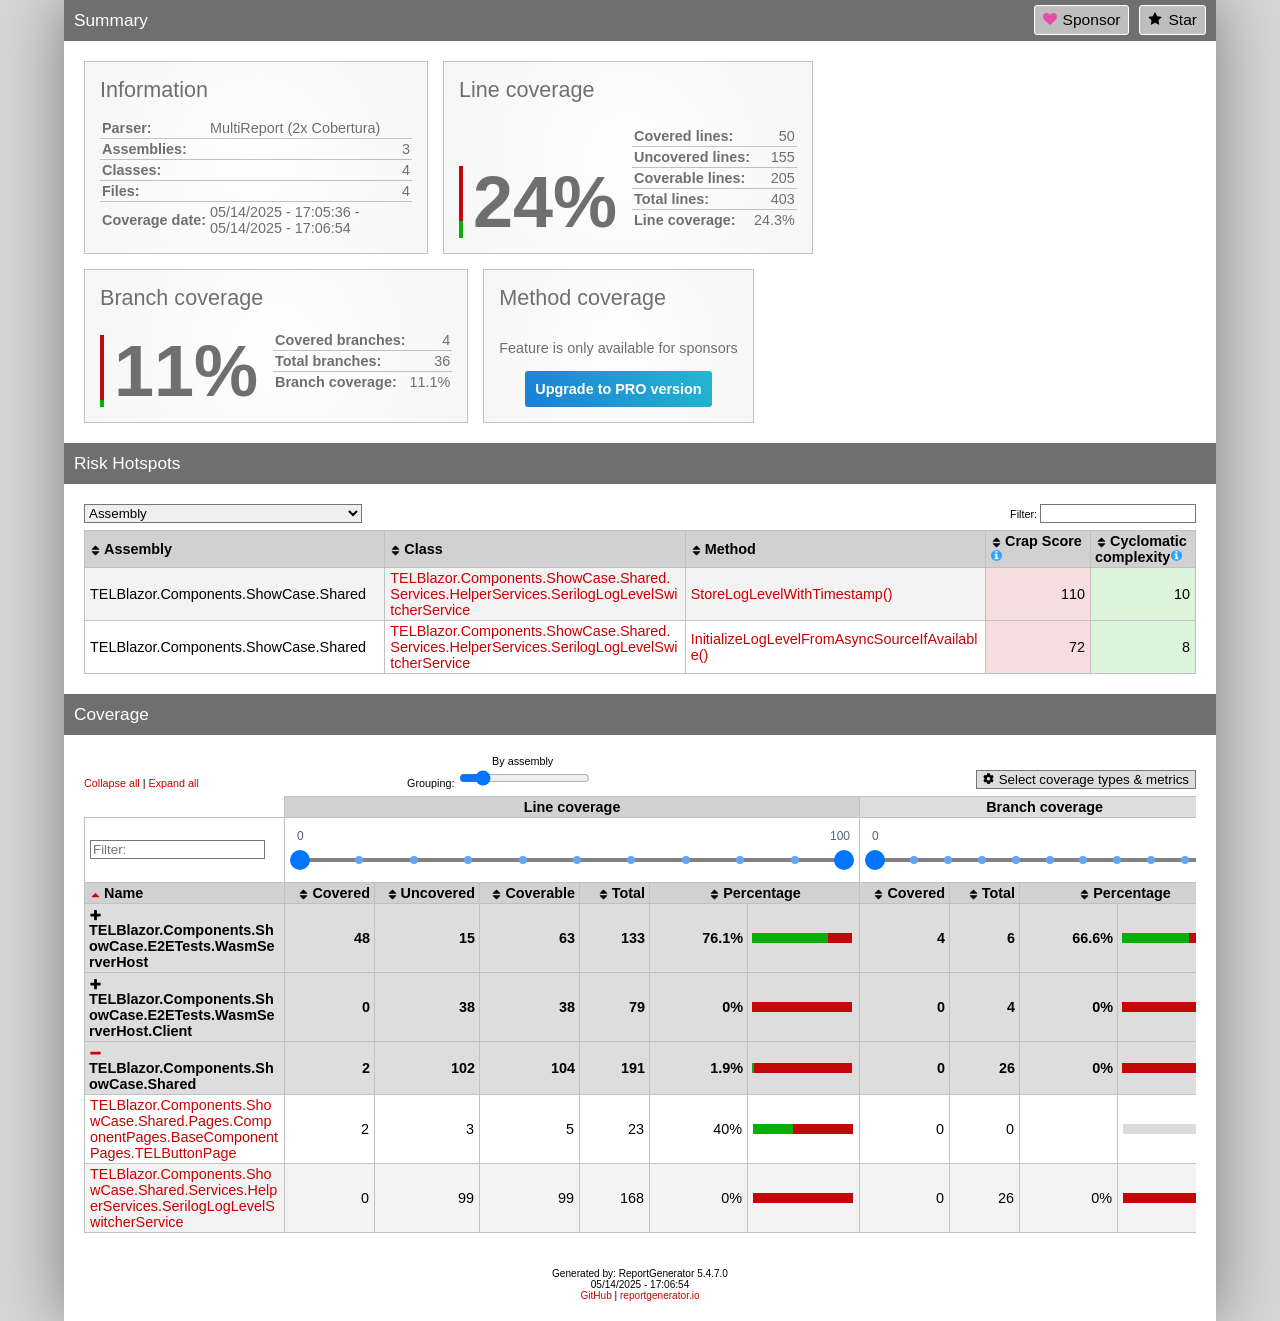
==== index.htm @ 8d1ef7a3 "Deploying to gh-pages from @ TechnologyEnhancedLearning/TELBlazor-DevShowCase@ce95909d897464d6fb9019" ====
<!DOCTYPE html>
<html>
<head>
<meta charset="utf-8" />
<meta name="viewport" content="width=device-width, initial-scale=1.0" />
<meta http-equiv="X-UA-Compatible" content="IE=EDGE,chrome=1" />
<link href="[data-uri]" rel="icon" type="image/x-icon" />
<title>Summary - Coverage Report</title>
<link rel="stylesheet" type="text/css" href="report.css" />
</head><body><div class="container"><div class="containerleft">
<h1>Summary<a class="button" href="https://github.com/danielpalme/ReportGenerator" title="Star on GitHub"><i class="icon-star"></i>Star</a><a class="button" href="https://github.com/sponsors/danielpalme" title="Become a sponsor"><i class="icon-sponsor"></i>Sponsor</a></h1>
<div class="card-group">
<div class="card">
<div class="card-header">Information</div>
<div class="card-body">
<div class="table">
<table>
<tr>
<th>Parser:</th>
<td class="limit-width " title="MultiReport (2x Cobertura)">MultiReport (2x Cobertura)</td>
</tr>
<tr>
<th>Assemblies:</th>
<td class="limit-width right" title="3">3</td>
</tr>
<tr>
<th>Classes:</th>
<td class="limit-width right" title="4">4</td>
</tr>
<tr>
<th>Files:</th>
<td class="limit-width right" title="4">4</td>
</tr>
<tr>
<th>Coverage date:</th>
<td class="limit-width " title="05/14/2025 - 17:05:36 - 05/14/2025 - 17:06:54">05/14/2025 - 17:05:36 - 05/14/2025 - 17:06:54</td>
</tr>
</table>
</div>
</div>
</div>
<div class="card">
<div class="card-header">Line coverage</div>
<div class="card-body">
<div class="large cardpercentagebar cardpercentagebar76">24%</div>
<div class="table">
<table>
<tr>
<th>Covered lines:</th>
<td class="limit-width right" title="50">50</td>
</tr>
<tr>
<th>Uncovered lines:</th>
<td class="limit-width right" title="155">155</td>
</tr>
<tr>
<th>Coverable lines:</th>
<td class="limit-width right" title="205">205</td>
</tr>
<tr>
<th>Total lines:</th>
<td class="limit-width right" title="403">403</td>
</tr>
<tr>
<th>Line coverage:</th>
<td class="limit-width right" title="50 of 205">24.3%</td>
</tr>
</table>
</div>
</div>
</div>
<div class="card">
<div class="card-header">Branch coverage</div>
<div class="card-body">
<div class="large cardpercentagebar cardpercentagebar89">11%</div>
<div class="table">
<table>
<tr>
<th>Covered branches:</th>
<td class="limit-width right" title="4">4</td>
</tr>
<tr>
<th>Total branches:</th>
<td class="limit-width right" title="36">36</td>
</tr>
<tr>
<th>Branch coverage:</th>
<td class="limit-width right" title="4 of 36">11.1%</td>
</tr>
</table>
</div>
</div>
</div>
<div class="card">
<div class="card-header">Method coverage</div>
<div class="card-body">
<div class="center">
<p>Feature is only available for sponsors</p>
<a class="pro-button" href="https://reportgenerator.io/pro" target="_blank">Upgrade to PRO version</a>
</div>
</div>
</div>
</div>
<h1>Risk Hotspots</h1>
<risk-hotspots>
<div class="table-responsive">
<table class="overview table-fixed stripped">
<colgroup>
<col class="column-min-200" />
<col class="column-min-200" />
<col class="column-min-200" />
<col class="column105" />
<col class="column105" />
</colgroup>
<thead><tr><th>Assembly</th>
<th>Class</th>
<th>Method</th>
<th>Crap Score <a href="https://googletesting.blogspot.de/2011/02/this-code-is-crap.html" target="_blank"><i class="icon-info-circled"></i></a></th>
<th>Cyclomatic complexity <a href="https://en.wikipedia.org/wiki/Cyclomatic_complexity" target="_blank"><i class="icon-info-circled"></i></a></th>
</tr></thead>
<tbody>
<tr>
<td>TELBlazor.Components.ShowCase.Shared</td>
<td><a href="TELBlazor.Components.ShowCase.Shared_SerilogLogLevelSwitcherService.html">TELBlazor.Components.ShowCase.Shared.Services.HelperServices.SerilogLogLevelSwitcherService</a></td>
<td title="StoreLogLevelWithTimestamp()"><a href="TELBlazor.Components.ShowCase.Shared_SerilogLogLevelSwitcherService.html#file0_line133">StoreLogLevelWithTimestamp()</a></td><td class="lightred right">110</td>
<td class="lightgreen right">10</td>
</tr>
<tr>
<td>TELBlazor.Components.ShowCase.Shared</td>
<td><a href="TELBlazor.Components.ShowCase.Shared_SerilogLogLevelSwitcherService.html">TELBlazor.Components.ShowCase.Shared.Services.HelperServices.SerilogLogLevelSwitcherService</a></td>
<td title="InitializeLogLevelFromAsyncSourceIfAvailable()"><a href="TELBlazor.Components.ShowCase.Shared_SerilogLogLevelSwitcherService.html#file0_line36">InitializeLogLevelFromAsyncSourceIfAvailable()</a></td><td class="lightred right">72</td>
<td class="lightgreen right">8</td>
</tr>
</tbody>
</table>
</div>
</risk-hotspots>
<h1>Coverage</h1>
<coverage-info>
<div class="table-responsive">
<table class="overview table-fixed stripped">
<colgroup>
<col class="column-min-200" />
<col class="column90" />
<col class="column105" />
<col class="column100" />
<col class="column70" />
<col class="column60" />
<col class="column112" />
<col class="column90" />
<col class="column70" />
<col class="column60" />
<col class="column112" />
</colgroup>
<thead>
<tr class="header"><th></th><th colspan="6" class="center">Line coverage</th><th colspan="4" class="center">Branch coverage</th></tr>
<tr><th>Name</th><th class="right">Covered</th><th class="right">Uncovered</th><th class="right">Coverable</th><th class="right">Total</th><th class="center" colspan="2">Percentage</th><th class="right">Covered</th><th class="right">Total</th><th class="center" colspan="2">Percentage</th></tr></thead>
<tbody>
<tr><th>TELBlazor.Components.ShowCase.E2ETests.WasmServerHost</th><th class="right">48</th><th class="right">15</th><th class="right">63</th><th class="right">133</th><th title="48/63" class="right">76.1%</th><th><table class="coverage"><tr><td class="green covered76">&nbsp;</td><td class="red covered24">&nbsp;</td></tr></table></th><th class="right">4</th><th class="right">6</th><th class="right" title="4/6">66.6%</th><th><table class="coverage"><tr><td class="green covered67">&nbsp;</td><td class="red covered33">&nbsp;</td></tr></table></th></tr>
<tr><td><a href="TELBlazor.Components.ShowCase.E2ETests.WasmServerHost_Program.html">Program</a></td><td class="right">48</td><td class="right">15</td><td class="right">63</td><td class="right">133</td><td title="48/63" class="right">76.1%</td><td><table class="coverage"><tr><td class="green covered76">&nbsp;</td><td class="red covered24">&nbsp;</td></tr></table></td><td class="right">4</td><td class="right">6</td><td class="right" title="4/6">66.6%</td><td><table class="coverage"><tr><td class="green covered67">&nbsp;</td><td class="red covered33">&nbsp;</td></tr></table></td></tr>
<tr><th>TELBlazor.Components.ShowCase.E2ETests.WasmServerHost.Client</th><th class="right">0</th><th class="right">38</th><th class="right">38</th><th class="right">79</th><th title="0/38" class="right">0%</th><th><table class="coverage"><tr><td class="red covered100">&nbsp;</td></tr></table></th><th class="right">0</th><th class="right">4</th><th class="right" title="0/4">0%</th><th><table class="coverage"><tr><td class="red covered100">&nbsp;</td></tr></table></th></tr>
<tr><td><a href="TELBlazor.Components.ShowCase.E2ETests.WasmServerHost.Client_Program.html">Program</a></td><td class="right">0</td><td class="right">38</td><td class="right">38</td><td class="right">79</td><td title="0/38" class="right">0%</td><td><table class="coverage"><tr><td class="red covered100">&nbsp;</td></tr></table></td><td class="right">0</td><td class="right">4</td><td class="right" title="0/4">0%</td><td><table class="coverage"><tr><td class="red covered100">&nbsp;</td></tr></table></td></tr>
<tr><th>TELBlazor.Components.ShowCase.Shared</th><th class="right">2</th><th class="right">102</th><th class="right">104</th><th class="right">191</th><th title="2/104" class="right">1.9%</th><th><table class="coverage"><tr><td class="green covered2">&nbsp;</td><td class="red covered98">&nbsp;</td></tr></table></th><th class="right">0</th><th class="right">26</th><th class="right" title="0/26">0%</th><th><table class="coverage"><tr><td class="red covered100">&nbsp;</td></tr></table></th></tr>
<tr><td><a href="TELBlazor.Components.ShowCase.Shared_TELButtonPage.html">TELBlazor.Components.ShowCase.Shared.Pages.ComponentPages.BaseComponentPages.TELButtonPage</a></td><td class="right">2</td><td class="right">3</td><td class="right">5</td><td class="right">23</td><td title="2/5" class="right">40%</td><td><table class="coverage"><tr><td class="green covered40">&nbsp;</td><td class="red covered60">&nbsp;</td></tr></table></td><td class="right">0</td><td class="right">0</td><td class="right" title="-"></td><td><table class="coverage"><tr><td class="gray covered100">&nbsp;</td></tr></table></td></tr>
<tr><td><a href="TELBlazor.Components.ShowCase.Shared_SerilogLogLevelSwitcherService.html">TELBlazor.Components.ShowCase.Shared.Services.HelperServices.SerilogLogLevelSwitcherService</a></td><td class="right">0</td><td class="right">99</td><td class="right">99</td><td class="right">168</td><td title="0/99" class="right">0%</td><td><table class="coverage"><tr><td class="red covered100">&nbsp;</td></tr></table></td><td class="right">0</td><td class="right">26</td><td class="right" title="0/26">0%</td><td><table class="coverage"><tr><td class="red covered100">&nbsp;</td></tr></table></td></tr>
</tbody>
</table>
</div>
</coverage-info>
<div class="footer">Generated by: ReportGenerator 5.4.7.0<br />05/14/2025 - 17:06:54<br /><a href="https://github.com/danielpalme/ReportGenerator">GitHub</a> | <a href="https://reportgenerator.io">reportgenerator.io</a></div></div></div>
<script type="text/javascript">
/* <![CDATA[ */
(function() {
    var url = window.location.href;
    var startOfQueryString = url.indexOf('?');
    var queryString = startOfQueryString > -1 ? url.substr(startOfQueryString) : '';

    if (startOfQueryString > -1) {
        var i = 0, href= null;
        var css = document.getElementsByTagName('link');

        for (i = 0; i < css.length; i++) {
            if (css[i].getAttribute('rel') !== 'stylesheet') {
            continue;
            }

            href = css[i].getAttribute('href');

            if (href) {
            css[i].setAttribute('href', href + queryString);
            }
        }

        var links = document.getElementsByTagName('a');

        for (i = 0; i < links.length; i++) {
            href = links[i].getAttribute('href');

            if (href
                && !href.startsWith('http://')
                && !href.startsWith('https://')
                && !href.startsWith('#')
                && href.indexOf('?') === -1) {
            links[i].setAttribute('href', href + queryString);
            }
        }
    }

    var newScript = document.createElement('script');
    newScript.src = 'main.js' + queryString;
    document.getElementsByTagName('body')[0].appendChild(newScript);
})();
/* ]]> */ 
</script></body></html>
---- report.css ----
:root {
    --green: #0aad0a;
    --lightgreen: #dcf4dc;
}

html { font-family: sans-serif; margin: 0; padding: 0; font-size: 0.9em; background-color: #d6d6d6; height: 100%; }
body { margin: 0; padding: 0; height: 100%; color: #000; }
h1 { font-family: 'Century Gothic', sans-serif; font-size: 1.2em; font-weight: normal; color: #fff; background-color: #6f6f6f; padding: 10px; margin: 20px -20px 20px -20px;  }
h1:first-of-type { margin-top: 0; }
h2 { font-size: 1.0em; font-weight: bold; margin: 10px 0 15px 0; padding: 0; }
h3 { font-size: 1.0em; font-weight: bold; margin: 0 0 10px 0; padding: 0; display: inline-block; }
input, select, button { border: 1px solid #767676; border-radius: 0; }
button { background-color: #ddd; cursor: pointer; }
a { color: #c00; text-decoration: none; }
a:hover { color: #000; text-decoration: none; }
h1 a.back { color: #fff; background-color: #949494; display: inline-block; margin: -12px 5px -10px -10px; padding: 10px; border-right: 1px solid #fff; }
h1 a.back:hover { background-color: #ccc; }
h1 a.button { color: #000; background-color: #bebebe; margin: -5px 0 0 10px; padding: 5px 8px 5px 8px; border: 1px solid #fff; font-size: 0.9em; border-radius: 3px; float:right; }
h1 a.button:hover { background-color: #ccc; }
h1 a.button i { position: relative; top: 1px; }

.container { margin: auto; max-width: 1650px; width: 90%; background-color: #fff; display: flex; box-shadow: 0 0 60px #7d7d7d; min-height: 100%; }
.containerleft { padding: 0 20px 20px 20px; flex: 1; min-width: 1%; }
.containerright { width: 340px; min-width: 340px; background-color: #e5e5e5; height: 100%; }
.containerrightfixed { position: fixed; padding: 0 20px 20px 20px; border-left: 1px solid #6f6f6f; width: 300px; overflow-y: auto; height: 100%; top: 0; bottom: 0; }
.containerrightfixed h1 { background-color: #c00; }
.containerrightfixed label, .containerright a { white-space: nowrap; overflow: hidden; display: inline-block; width: 100%; max-width: 300px; text-overflow: ellipsis; }
.containerright a { margin-bottom: 3px; }

@media screen and (max-width:1200px){ 
    .container { box-shadow: none; width: 100%; }
    .containerright { display: none; }
}

.popup-container { position: fixed; left: 0; right: 0; top: 0; bottom: 0; background-color: rgb(0, 0, 0, 0.6); z-index: 100; }
.popup { position: absolute; top: 50%; right: 50%; transform: translate(50%,-50%); background-color: #fff; padding: 25px; border-radius: 15px; min-width: 300px; }
.popup .close { text-align: right; color: #979797; font-size: 25px;position: relative; left: 10px; bottom: 10px; cursor: pointer; }

.footer { font-size: 0.7em; text-align: center; margin-top: 35px; }

.card-group { display: flex; flex-wrap: wrap; margin-top: -15px; margin-left: -15px; }
.card-group + .card-group { margin-top: 0; }
.card-group .card { margin-top: 15px; margin-left: 15px; display: flex; flex-direction: column; background-color: #e4e4e4; background: radial-gradient(circle, #fefefe 0%, #f6f6f6 100%); border: 1px solid #c1c1c1; padding: 15px; color: #6f6f6f; max-width: 100% }
.card-group .card .card-header { font-size: 1.5rem; font-family: 'Century Gothic', sans-serif; margin-bottom: 15px; flex-grow: 1; }
.card-group .card .card-body { display: flex; flex-direction: row; gap: 15px; flex-grow: 1; }
.card-group .card .card-body div.table { display: flex; flex-direction: column; }
.card-group .card .large { font-size: 5rem; line-height: 5rem; font-weight: bold; align-self: flex-end; border-left-width: 4px; padding-left: 10px; }
.card-group .card table { align-self: flex-end; border-collapse: collapse; }
.card-group .card table tr { border-bottom: 1px solid #c1c1c1; }
.card-group .card table tr:hover { background-color: #c1c1c1; }
.card-group .card table tr:last-child { border-bottom: none; }
.card-group .card table th, .card-group .card table td { padding: 2px; }
.card-group td.limit-width { max-width: 200px; text-overflow: ellipsis; overflow: hidden; }
.card-group td.overflow-wrap { overflow-wrap: anywhere; }

.pro-button { color: #fff; background-color: #20A0D2; background-image: linear-gradient(50deg, #1c7ed6 0%, #23b8cf 100%); padding: 10px; border-radius: 3px; font-weight: bold; display: inline-block; }
.pro-button:hover { color: #fff; background-color: #1C8EB7; background-image: linear-gradient(50deg, #1A6FBA 0%, #1EA1B5 100%); }
.pro-button-tiny { border-radius: 10px; padding: 3px 8px; }

th { text-align: left; }
.table-fixed { table-layout: fixed; }
.table-responsive { overflow-x: auto; }
.table-responsive::-webkit-scrollbar { height: 20px; }
.table-responsive::-webkit-scrollbar-thumb { background-color: #6f6f6f; border-radius: 20px; border: 5px solid #fff; }
.overview { border: 1px solid #c1c1c1; border-collapse: collapse; width: 100%; word-wrap: break-word; }
.overview th { border: 1px solid #c1c1c1; border-collapse: collapse; padding: 2px 4px 2px 4px; background-color: #ddd; }
.overview tr.namespace th { background-color: #dcdcdc; }
.overview thead th { background-color: #d1d1d1; }
.overview th a { color: #000; }
.overview tr.namespace a { margin-left: 15px; display: block; }
.overview td { border: 1px solid #c1c1c1; border-collapse: collapse; padding: 2px 5px 2px 5px; }
.overview tr.filterbar td { height: 60px; }
.overview tr.header th { background-color: #d1d1d1; }
.overview tr.header th:nth-child(2n+1) { background-color: #ddd; }
.overview tr.header th:first-child { border-left: 1px solid #fff; border-top: 1px solid #fff; background-color: #fff; }
.overview tbody tr:hover>td { background-color: #b0b0b0; }

div.currenthistory { margin: -2px -5px 0 -5px; padding: 2px 5px 2px 5px; height: 16px; }
.coverage { border-collapse: collapse; font-size: 5px; height: 10px; }
.coverage td { padding: 0; border: none; }
.stripped tr:nth-child(2n+1) { background-color: #F3F3F3; }

.customizebox { font-size: 0.75em; margin-bottom: 7px; display: grid; grid-template-columns: 1fr; grid-template-rows: auto auto auto auto; grid-column-gap: 10px; grid-row-gap: 10px; }
.customizebox>div { align-self: end; }
.customizebox div.col-right input { width: 150px; }

@media screen and (min-width: 1000px) {
  .customizebox { grid-template-columns: repeat(4, 1fr); grid-template-rows: 1fr; }
  .customizebox div.col-center { justify-self: center; }
  .customizebox div.col-right { justify-self: end; }
}
.slider-label { position: relative; left: 85px; }

.percentagebar {
    padding-left: 3px;
}
a.percentagebar {
    padding-left: 6px;
}
.percentagebarundefined {
    border-left: 2px solid #fff;
}
.percentagebar0 {
    border-left: 2px solid #c10909;
}
.percentagebar10 {
    border-left: 2px solid;
    border-image: linear-gradient(to bottom, #c10909 90%, var(--green) 90%, var(--green) 100%) 1;
}
.percentagebar20 {
    border-left: 2px solid;
    border-image: linear-gradient(to bottom, #c10909 80%, var(--green) 80%, var(--green) 100%) 1;
}
.percentagebar30 {
    border-left: 2px solid;
    border-image: linear-gradient(to bottom, #c10909 70%, var(--green) 70%, var(--green) 100%) 1;
}
.percentagebar40 {
    border-left: 2px solid;
    border-image: linear-gradient(to bottom, #c10909 60%, var(--green) 60%, var(--green) 100%) 1;
}
.percentagebar50 {
    border-left: 2px solid;
    border-image: linear-gradient(to bottom, #c10909 50%, var(--green) 50%, var(--green) 100%) 1;
}
.percentagebar60 {
    border-left: 2px solid;
    border-image: linear-gradient(to bottom, #c10909 40%, var(--green) 40%, var(--green) 100%) 1;
}
.percentagebar70 {
    border-left: 2px solid;
    border-image: linear-gradient(to bottom, #c10909 30%, var(--green) 30%, var(--green) 100%) 1;
}
.percentagebar80 {
    border-left: 2px solid;
    border-image: linear-gradient(to bottom, #c10909 20%, var(--green) 20%, var(--green) 100%) 1;
}
.percentagebar90 {
    border-left: 2px solid;
    border-image: linear-gradient(to bottom, #c10909 10%, var(--green) 10%, var(--green) 100%) 1;
}
.percentagebar100 {
    border-left: 2px solid var(--green);
}

.mt-1 { margin-top: 4px; }
.hidden, .ng-hide { display: none; }
.right { text-align: right; }
.center { text-align: center; }
.rightmargin  { padding-right: 8px; }
.leftmargin { padding-left: 5px; }
.green { background-color: var(--green); }
.lightgreen { background-color: var(--lightgreen); }
.red { background-color: #c10909; }
.lightred { background-color: #f7dede; }
.orange { background-color: #FFA500; }
.lightorange { background-color: #FFEFD5; }
.gray { background-color: #dcdcdc; }
.lightgray { color: #888888; }
.lightgraybg { background-color: #dadada; }

code { font-family: Consolas, monospace; font-size: 0.9em; }

.toggleZoom { text-align:right; }

.historychart svg { max-width: 100%; }
.ct-chart { position: relative; }
.ct-chart .ct-line { stroke-width: 2px !important; }
.ct-chart .ct-point { stroke-width: 6px !important; transition: stroke-width .2s; }
.ct-chart .ct-point:hover { stroke-width: 10px !important; }
.ct-chart .ct-series.ct-series-a .ct-line, .ct-chart .ct-series.ct-series-a .ct-point { stroke: #c00 !important;}
.ct-chart .ct-series.ct-series-b .ct-line, .ct-chart .ct-series.ct-series-b .ct-point { stroke: #1c2298 !important;}
.ct-chart .ct-series.ct-series-c .ct-line, .ct-chart .ct-series.ct-series-c .ct-point { stroke: #0aad0a !important;}
.ct-chart .ct-series.ct-series-d .ct-line, .ct-chart .ct-series.ct-series-d .ct-point { stroke: #FF6A00 !important;}

.tinylinecoveragechart, .tinybranchcoveragechart, .tinymethodcoveragechart, .tinyfullmethodcoveragechart { background-color: #fff; margin-left: -3px; float: left; border: 1px solid #c1c1c1; width: 30px; height: 18px; }
.historiccoverageoffset { margin-top: 7px; }

.tinylinecoveragechart .ct-line, .tinybranchcoveragechart .ct-line, .tinymethodcoveragechart .ct-line, .tinyfullmethodcoveragechart .ct-line { stroke-width: 1px !important; }
.tinybranchcoveragechart .ct-series.ct-series-a .ct-line { stroke: #1c2298 !important; }
.tinymethodcoveragechart .ct-series.ct-series-a .ct-line { stroke: #0aad0a !important; }
.tinyfullmethodcoveragechart .ct-series.ct-series-a .ct-line { stroke: #FF6A00 !important; }

.linecoverage { background-color: #c00; width: 10px; height: 8px; border: 1px solid #000; display: inline-block; }
.branchcoverage { background-color: #1c2298; width: 10px; height: 8px; border: 1px solid #000; display: inline-block; }
.codeelementcoverage { background-color: #0aad0a; width: 10px; height: 8px; border: 1px solid #000; display: inline-block; }
.fullcodeelementcoverage { background-color: #FF6A00; width: 10px; height: 8px; border: 1px solid #000; display: inline-block; }

.tooltip { position: absolute; display: none; padding: 5px; background: #F4C63D; color: #453D3F; pointer-events: none; z-index: 1; min-width: 250px; }

.column-min-200 { min-width: 200px; }
.column60 { width: 60px; }
.column70 { width: 70px; }
.column90 { width: 90px; }
.column98 { width: 98px; }
.column100 { width: 100px; }
.column105 { width: 105px; }
.column112 { width: 112px; }

.cardpercentagebar { border-left-style: solid; }
.cardpercentagebar0 { border-image: linear-gradient(to bottom, #c10909 0%, #c10909 0%, var(--green) 0%) 1; }
.cardpercentagebar1 { border-image: linear-gradient(to bottom, #c10909 1%, #c10909 1%, var(--green) 1%) 1; }
.cardpercentagebar2 { border-image: linear-gradient(to bottom, #c10909 2%, #c10909 2%, var(--green) 2%) 1; }
.cardpercentagebar3 { border-image: linear-gradient(to bottom, #c10909 3%, #c10909 3%, var(--green) 3%) 1; }
.cardpercentagebar4 { border-image: linear-gradient(to bottom, #c10909 4%, #c10909 4%, var(--green) 4%) 1; }
.cardpercentagebar5 { border-image: linear-gradient(to bottom, #c10909 5%, #c10909 5%, var(--green) 5%) 1; }
.cardpercentagebar6 { border-image: linear-gradient(to bottom, #c10909 6%, #c10909 6%, var(--green) 6%) 1; }
.cardpercentagebar7 { border-image: linear-gradient(to bottom, #c10909 7%, #c10909 7%, var(--green) 7%) 1; }
.cardpercentagebar8 { border-image: linear-gradient(to bottom, #c10909 8%, #c10909 8%, var(--green) 8%) 1; }
.cardpercentagebar9 { border-image: linear-gradient(to bottom, #c10909 9%, #c10909 9%, var(--green) 9%) 1; }
.cardpercentagebar10 { border-image: linear-gradient(to bottom, #c10909 0%, #c10909 10%, var(--green) 10%) 1; }
.cardpercentagebar11 { border-image: linear-gradient(to bottom, #c10909 0%, #c10909 11%, var(--green) 11%) 1; }
.cardpercentagebar12 { border-image: linear-gradient(to bottom, #c10909 0%, #c10909 12%, var(--green) 12%) 1; }
.cardpercentagebar13 { border-image: linear-gradient(to bottom, #c10909 0%, #c10909 13%, var(--green) 13%) 1; }
.cardpercentagebar14 { border-image: linear-gradient(to bottom, #c10909 0%, #c10909 14%, var(--green) 14%) 1; }
.cardpercentagebar15 { border-image: linear-gradient(to bottom, #c10909 0%, #c10909 15%, var(--green) 15%) 1; }
.cardpercentagebar16 { border-image: linear-gradient(to bottom, #c10909 0%, #c10909 16%, var(--green) 16%) 1; }
.cardpercentagebar17 { border-image: linear-gradient(to bottom, #c10909 0%, #c10909 17%, var(--green) 17%) 1; }
.cardpercentagebar18 { border-image: linear-gradient(to bottom, #c10909 0%, #c10909 18%, var(--green) 18%) 1; }
.cardpercentagebar19 { border-image: linear-gradient(to bottom, #c10909 0%, #c10909 19%, var(--green) 19%) 1; }
.cardpercentagebar20 { border-image: linear-gradient(to bottom, #c10909 0%, #c10909 20%, var(--green) 20%) 1; }
.cardpercentagebar21 { border-image: linear-gradient(to bottom, #c10909 0%, #c10909 21%, var(--green) 21%) 1; }
.cardpercentagebar22 { border-image: linear-gradient(to bottom, #c10909 0%, #c10909 22%, var(--green) 22%) 1; }
.cardpercentagebar23 { border-image: linear-gradient(to bottom, #c10909 0%, #c10909 23%, var(--green) 23%) 1; }
.cardpercentagebar24 { border-image: linear-gradient(to bottom, #c10909 0%, #c10909 24%, var(--green) 24%) 1; }
.cardpercentagebar25 { border-image: linear-gradient(to bottom, #c10909 0%, #c10909 25%, var(--green) 25%) 1; }
.cardpercentagebar26 { border-image: linear-gradient(to bottom, #c10909 0%, #c10909 26%, var(--green) 26%) 1; }
.cardpercentagebar27 { border-image: linear-gradient(to bottom, #c10909 0%, #c10909 27%, var(--green) 27%) 1; }
.cardpercentagebar28 { border-image: linear-gradient(to bottom, #c10909 0%, #c10909 28%, var(--green) 28%) 1; }
.cardpercentagebar29 { border-image: linear-gradient(to bottom, #c10909 0%, #c10909 29%, var(--green) 29%) 1; }
.cardpercentagebar30 { border-image: linear-gradient(to bottom, #c10909 0%, #c10909 30%, var(--green) 30%) 1; }
.cardpercentagebar31 { border-image: linear-gradient(to bottom, #c10909 0%, #c10909 31%, var(--green) 31%) 1; }
.cardpercentagebar32 { border-image: linear-gradient(to bottom, #c10909 0%, #c10909 32%, var(--green) 32%) 1; }
.cardpercentagebar33 { border-image: linear-gradient(to bottom, #c10909 0%, #c10909 33%, var(--green) 33%) 1; }
.cardpercentagebar34 { border-image: linear-gradient(to bottom, #c10909 0%, #c10909 34%, var(--green) 34%) 1; }
.cardpercentagebar35 { border-image: linear-gradient(to bottom, #c10909 0%, #c10909 35%, var(--green) 35%) 1; }
.cardpercentagebar36 { border-image: linear-gradient(to bottom, #c10909 0%, #c10909 36%, var(--green) 36%) 1; }
.cardpercentagebar37 { border-image: linear-gradient(to bottom, #c10909 0%, #c10909 37%, var(--green) 37%) 1; }
.cardpercentagebar38 { border-image: linear-gradient(to bottom, #c10909 0%, #c10909 38%, var(--green) 38%) 1; }
.cardpercentagebar39 { border-image: linear-gradient(to bottom, #c10909 0%, #c10909 39%, var(--green) 39%) 1; }
.cardpercentagebar40 { border-image: linear-gradient(to bottom, #c10909 0%, #c10909 40%, var(--green) 40%) 1; }
.cardpercentagebar41 { border-image: linear-gradient(to bottom, #c10909 0%, #c10909 41%, var(--green) 41%) 1; }
.cardpercentagebar42 { border-image: linear-gradient(to bottom, #c10909 0%, #c10909 42%, var(--green) 42%) 1; }
.cardpercentagebar43 { border-image: linear-gradient(to bottom, #c10909 0%, #c10909 43%, var(--green) 43%) 1; }
.cardpercentagebar44 { border-image: linear-gradient(to bottom, #c10909 0%, #c10909 44%, var(--green) 44%) 1; }
.cardpercentagebar45 { border-image: linear-gradient(to bottom, #c10909 0%, #c10909 45%, var(--green) 45%) 1; }
.cardpercentagebar46 { border-image: linear-gradient(to bottom, #c10909 0%, #c10909 46%, var(--green) 46%) 1; }
.cardpercentagebar47 { border-image: linear-gradient(to bottom, #c10909 0%, #c10909 47%, var(--green) 47%) 1; }
.cardpercentagebar48 { border-image: linear-gradient(to bottom, #c10909 0%, #c10909 48%, var(--green) 48%) 1; }
.cardpercentagebar49 { border-image: linear-gradient(to bottom, #c10909 0%, #c10909 49%, var(--green) 49%) 1; }
.cardpercentagebar50 { border-image: linear-gradient(to bottom, #c10909 0%, #c10909 50%, var(--green) 50%) 1; }
.cardpercentagebar51 { border-image: linear-gradient(to bottom, #c10909 0%, #c10909 51%, var(--green) 51%) 1; }
.cardpercentagebar52 { border-image: linear-gradient(to bottom, #c10909 0%, #c10909 52%, var(--green) 52%) 1; }
.cardpercentagebar53 { border-image: linear-gradient(to bottom, #c10909 0%, #c10909 53%, var(--green) 53%) 1; }
.cardpercentagebar54 { border-image: linear-gradient(to bottom, #c10909 0%, #c10909 54%, var(--green) 54%) 1; }
.cardpercentagebar55 { border-image: linear-gradient(to bottom, #c10909 0%, #c10909 55%, var(--green) 55%) 1; }
.cardpercentagebar56 { border-image: linear-gradient(to bottom, #c10909 0%, #c10909 56%, var(--green) 56%) 1; }
.cardpercentagebar57 { border-image: linear-gradient(to bottom, #c10909 0%, #c10909 57%, var(--green) 57%) 1; }
.cardpercentagebar58 { border-image: linear-gradient(to bottom, #c10909 0%, #c10909 58%, var(--green) 58%) 1; }
.cardpercentagebar59 { border-image: linear-gradient(to bottom, #c10909 0%, #c10909 59%, var(--green) 59%) 1; }
.cardpercentagebar60 { border-image: linear-gradient(to bottom, #c10909 0%, #c10909 60%, var(--green) 60%) 1; }
.cardpercentagebar61 { border-image: linear-gradient(to bottom, #c10909 0%, #c10909 61%, var(--green) 61%) 1; }
.cardpercentagebar62 { border-image: linear-gradient(to bottom, #c10909 0%, #c10909 62%, var(--green) 62%) 1; }
.cardpercentagebar63 { border-image: linear-gradient(to bottom, #c10909 0%, #c10909 63%, var(--green) 63%) 1; }
.cardpercentagebar64 { border-image: linear-gradient(to bottom, #c10909 0%, #c10909 64%, var(--green) 64%) 1; }
.cardpercentagebar65 { border-image: linear-gradient(to bottom, #c10909 0%, #c10909 65%, var(--green) 65%) 1; }
.cardpercentagebar66 { border-image: linear-gradient(to bottom, #c10909 0%, #c10909 66%, var(--green) 66%) 1; }
.cardpercentagebar67 { border-image: linear-gradient(to bottom, #c10909 0%, #c10909 67%, var(--green) 67%) 1; }
.cardpercentagebar68 { border-image: linear-gradient(to bottom, #c10909 0%, #c10909 68%, var(--green) 68%) 1; }
.cardpercentagebar69 { border-image: linear-gradient(to bottom, #c10909 0%, #c10909 69%, var(--green) 69%) 1; }
.cardpercentagebar70 { border-image: linear-gradient(to bottom, #c10909 0%, #c10909 70%, var(--green) 70%) 1; }
.cardpercentagebar71 { border-image: linear-gradient(to bottom, #c10909 0%, #c10909 71%, var(--green) 71%) 1; }
.cardpercentagebar72 { border-image: linear-gradient(to bottom, #c10909 0%, #c10909 72%, var(--green) 72%) 1; }
.cardpercentagebar73 { border-image: linear-gradient(to bottom, #c10909 0%, #c10909 73%, var(--green) 73%) 1; }
.cardpercentagebar74 { border-image: linear-gradient(to bottom, #c10909 0%, #c10909 74%, var(--green) 74%) 1; }
.cardpercentagebar75 { border-image: linear-gradient(to bottom, #c10909 0%, #c10909 75%, var(--green) 75%) 1; }
.cardpercentagebar76 { border-image: linear-gradient(to bottom, #c10909 0%, #c10909 76%, var(--green) 76%) 1; }
.cardpercentagebar77 { border-image: linear-gradient(to bottom, #c10909 0%, #c10909 77%, var(--green) 77%) 1; }
.cardpercentagebar78 { border-image: linear-gradient(to bottom, #c10909 0%, #c10909 78%, var(--green) 78%) 1; }
.cardpercentagebar79 { border-image: linear-gradient(to bottom, #c10909 0%, #c10909 79%, var(--green) 79%) 1; }
.cardpercentagebar80 { border-image: linear-gradient(to bottom, #c10909 0%, #c10909 80%, var(--green) 80%) 1; }
.cardpercentagebar81 { border-image: linear-gradient(to bottom, #c10909 0%, #c10909 81%, var(--green) 81%) 1; }
.cardpercentagebar82 { border-image: linear-gradient(to bottom, #c10909 0%, #c10909 82%, var(--green) 82%) 1; }
.cardpercentagebar83 { border-image: linear-gradient(to bottom, #c10909 0%, #c10909 83%, var(--green) 83%) 1; }
.cardpercentagebar84 { border-image: linear-gradient(to bottom, #c10909 0%, #c10909 84%, var(--green) 84%) 1; }
.cardpercentagebar85 { border-image: linear-gradient(to bottom, #c10909 0%, #c10909 85%, var(--green) 85%) 1; }
.cardpercentagebar86 { border-image: linear-gradient(to bottom, #c10909 0%, #c10909 86%, var(--green) 86%) 1; }
.cardpercentagebar87 { border-image: linear-gradient(to bottom, #c10909 0%, #c10909 87%, var(--green) 87%) 1; }
.cardpercentagebar88 { border-image: linear-gradient(to bottom, #c10909 0%, #c10909 88%, var(--green) 88%) 1; }
.cardpercentagebar89 { border-image: linear-gradient(to bottom, #c10909 0%, #c10909 89%, var(--green) 89%) 1; }
.cardpercentagebar90 { border-image: linear-gradient(to bottom, #c10909 0%, #c10909 90%, var(--green) 90%) 1; }
.cardpercentagebar91 { border-image: linear-gradient(to bottom, #c10909 0%, #c10909 91%, var(--green) 91%) 1; }
.cardpercentagebar92 { border-image: linear-gradient(to bottom, #c10909 0%, #c10909 92%, var(--green) 92%) 1; }
.cardpercentagebar93 { border-image: linear-gradient(to bottom, #c10909 0%, #c10909 93%, var(--green) 93%) 1; }
.cardpercentagebar94 { border-image: linear-gradient(to bottom, #c10909 0%, #c10909 94%, var(--green) 94%) 1; }
.cardpercentagebar95 { border-image: linear-gradient(to bottom, #c10909 0%, #c10909 95%, var(--green) 95%) 1; }
.cardpercentagebar96 { border-image: linear-gradient(to bottom, #c10909 0%, #c10909 96%, var(--green) 96%) 1; }
.cardpercentagebar97 { border-image: linear-gradient(to bottom, #c10909 0%, #c10909 97%, var(--green) 97%) 1; }
.cardpercentagebar98 { border-image: linear-gradient(to bottom, #c10909 0%, #c10909 98%, var(--green) 98%) 1; }
.cardpercentagebar99 { border-image: linear-gradient(to bottom, #c10909 0%, #c10909 99%, var(--green) 99%) 1; }
.cardpercentagebar100 { border-image: linear-gradient(to bottom, #c10909 0%, #c10909 100%, var(--green) 100%) 1; }

.covered0 { width: 0px; }
.covered1 { width: 1px; }
.covered2 { width: 2px; }
.covered3 { width: 3px; }
.covered4 { width: 4px; }
.covered5 { width: 5px; }
.covered6 { width: 6px; }
.covered7 { width: 7px; }
.covered8 { width: 8px; }
.covered9 { width: 9px; }
.covered10 { width: 10px; }
.covered11 { width: 11px; }
.covered12 { width: 12px; }
.covered13 { width: 13px; }
.covered14 { width: 14px; }
.covered15 { width: 15px; }
.covered16 { width: 16px; }
.covered17 { width: 17px; }
.covered18 { width: 18px; }
.covered19 { width: 19px; }
.covered20 { width: 20px; }
.covered21 { width: 21px; }
.covered22 { width: 22px; }
.covered23 { width: 23px; }
.covered24 { width: 24px; }
.covered25 { width: 25px; }
.covered26 { width: 26px; }
.covered27 { width: 27px; }
.covered28 { width: 28px; }
.covered29 { width: 29px; }
.covered30 { width: 30px; }
.covered31 { width: 31px; }
.covered32 { width: 32px; }
.covered33 { width: 33px; }
.covered34 { width: 34px; }
.covered35 { width: 35px; }
.covered36 { width: 36px; }
.covered37 { width: 37px; }
.covered38 { width: 38px; }
.covered39 { width: 39px; }
.covered40 { width: 40px; }
.covered41 { width: 41px; }
.covered42 { width: 42px; }
.covered43 { width: 43px; }
.covered44 { width: 44px; }
.covered45 { width: 45px; }
.covered46 { width: 46px; }
.covered47 { width: 47px; }
.covered48 { width: 48px; }
.covered49 { width: 49px; }
.covered50 { width: 50px; }
.covered51 { width: 51px; }
.covered52 { width: 52px; }
.covered53 { width: 53px; }
.covered54 { width: 54px; }
.covered55 { width: 55px; }
.covered56 { width: 56px; }
.covered57 { width: 57px; }
.covered58 { width: 58px; }
.covered59 { width: 59px; }
.covered60 { width: 60px; }
.covered61 { width: 61px; }
.covered62 { width: 62px; }
.covered63 { width: 63px; }
.covered64 { width: 64px; }
.covered65 { width: 65px; }
.covered66 { width: 66px; }
.covered67 { width: 67px; }
.covered68 { width: 68px; }
.covered69 { width: 69px; }
.covered70 { width: 70px; }
.covered71 { width: 71px; }
.covered72 { width: 72px; }
.covered73 { width: 73px; }
.covered74 { width: 74px; }
.covered75 { width: 75px; }
.covered76 { width: 76px; }
.covered77 { width: 77px; }
.covered78 { width: 78px; }
.covered79 { width: 79px; }
.covered80 { width: 80px; }
.covered81 { width: 81px; }
.covered82 { width: 82px; }
.covered83 { width: 83px; }
.covered84 { width: 84px; }
.covered85 { width: 85px; }
.covered86 { width: 86px; }
.covered87 { width: 87px; }
.covered88 { width: 88px; }
.covered89 { width: 89px; }
.covered90 { width: 90px; }
.covered91 { width: 91px; }
.covered92 { width: 92px; }
.covered93 { width: 93px; }
.covered94 { width: 94px; }
.covered95 { width: 95px; }
.covered96 { width: 96px; }
.covered97 { width: 97px; }
.covered98 { width: 98px; }
.covered99 { width: 99px; }
.covered100 { width: 100px; }

 @media print {
    html, body { background-color: #fff; }
    .container { max-width: 100%; width: 100%; padding: 0; }
    .overview colgroup col:first-child { width: 300px; }
}

.icon-up-down-dir {
    background-image: url(icon_up-down-dir.svg), url([data-uri]);
    background-repeat: no-repeat;
    background-size: contain;
    padding-left: 15px;
    height: 0.9em;
    display: inline-block;
    position: relative;
    top: 3px;
}
.icon-up-dir_active {
    background-image: url(icon_up-dir.svg), url([data-uri]);
    background-repeat: no-repeat;
    background-size: contain;
    padding-left: 15px;
    height: 0.9em;
    display: inline-block;
    position: relative;
    top: 3px;
}
.icon-down-dir_active {
    background-image: url(icon_up-dir_active.svg), url([data-uri]);
    background-repeat: no-repeat;
    background-size: contain;
    padding-left: 15px;
    height: 0.9em;
    display: inline-block;
    position: relative;
    top: 3px;
}
.icon-info-circled {
    background-image: url(icon_info-circled.svg), url([data-uri]);
    background-repeat: no-repeat;
    background-size: contain;
    padding-left: 15px;
    height: 0.9em;
    display: inline-block;
}
.icon-plus {
    background-image: url(icon_plus.svg), url([data-uri]);
    background-repeat: no-repeat;
    background-size: contain;
    padding-left: 15px;
    height: 0.9em;
    display: inline-block;
    position: relative;
    top: 3px;
}
.icon-minus {
    background-image: url(icon_minus.svg), url([data-uri]);
    background-repeat: no-repeat;
    background-size: contain;
    padding-left: 15px;
    height: 0.9em;
    display: inline-block;
    position: relative;
    top: 3px;
}
.icon-wrench {
    background-image: url(icon_wrench.svg), url([data-uri]);
    background-repeat: no-repeat;
    background-size: contain;
    padding-left: 20px;
    height: 0.9em;
    display: inline-block;
}
.icon-cog {
    background-image: url(icon_cog.svg), url([data-uri]);
    background-repeat: no-repeat;
    background-size: contain;
    padding-left: 16px;
    height: 0.8em;
    display: inline-block;
}
.icon-fork {
    background-image: url(icon_fork.svg), url([data-uri]);
    background-repeat: no-repeat;
    background-size: contain;
    padding-left: 20px;
    height: 0.9em;
    display: inline-block;
}
.icon-cube {
    background-image: url(icon_cube.svg), url([data-uri]);
    background-repeat: no-repeat;
    background-size: contain;
    padding-left: 20px;
    height: 0.9em;
    display: inline-block;
}
.icon-search-plus {
    background-image: url(icon_search-plus.svg), url([data-uri]);
    background-repeat: no-repeat;
    background-size: contain;
    padding-left: 20px;
    height: 0.9em;
    display: inline-block;
}
.icon-search-minus {
    background-image: url(icon_search-minus.svg), url([data-uri]);
    background-repeat: no-repeat;
    background-size: contain;
    padding-left: 20px;
    height: 0.9em;
    display: inline-block;
}
.icon-star {
    background-image: url(icon_star.svg), url([data-uri]);
    background-repeat: no-repeat;
    background-size: contain;
    padding-left: 20px;
    height: 0.9em;
    display: inline-block;
}
.icon-sponsor {
    background-image: url(icon_sponsor.svg), url([data-uri]);
    background-repeat: no-repeat;
    background-size: contain;
    padding-left: 20px;
    height: 0.9em;
    display: inline-block;
}

.ngx-slider .ngx-slider-bar {
    background: #a9a9a9 !important;
}

.ngx-slider .ngx-slider-selection {
    background: #818181 !important;
}

.ngx-slider .ngx-slider-bubble {
    padding: 3px 4px !important;
    font-size: 12px !important;
}

.ngx-slider .ngx-slider-pointer {
    width: 20px !important;
    height: 20px !important;
    top: -8px !important;
    background-color: #0075FF !important;
    -webkit-border-radius: 10px !important;
    -moz-border-radius: 10px !important;
    border-radius: 10px !important;
}

    .ngx-slider .ngx-slider-pointer:after {
        content: none !important;
    }

.ngx-slider .ngx-slider-tick.ngx-slider-selected {
    background-color: #62a5f4 !important;
    width: 8px !important;
    height: 8px !important;
    top: 1px !important;
}



@media (prefers-color-scheme: dark) {
    @media screen {
        html {
            background-color: #333;
            color: #fff;
        }

        body {
            color: #fff;
        }

        h1 {
            background-color: #555453;
            color: #fff;
        }

        .container {
            background-color: #333;
            box-shadow: 0 0 60px #0c0c0c;
        }

        .containerrightfixed {
            background-color: #3D3C3C;
            border-left: 1px solid #515050;
        }

            .containerrightfixed h1 {
                background-color: #484747;
            }

        .popup-container {
            background-color: rgb(80, 80, 80, 0.6);
        }

        .popup {
            background-color: #333;
        }

        .card-group .card {
            background-color: #333;
            background: radial-gradient(circle, #444 0%, #333 100%);
            border: 1px solid #545454;
            color: #fff;
        }

            .card-group .card table tr {
                border-bottom: 1px solid #545454;
            }

                .card-group .card table tr:hover {
                    background-color: #2E2D2C;
                }

        .table-responsive::-webkit-scrollbar-thumb {
            background-color: #555453;
            border: 5px solid #333;
        }

        .overview tr:hover > td {
            background-color: #2E2D2C;
        }

        .overview th {
            background-color: #444;
            border: 1px solid #3B3A39;
        }

        .overview tr.namespace th {
            background-color: #444;
        }

        .overview thead th {
            background-color: #444;
        }

        .overview th a {
            color: #fff;
            color: rgba(255, 255, 255, 0.95);
        }

            .overview th a:hover {
                color: #0078d4;
            }

        .overview td {
            border: 1px solid #3B3A39;
        }

        .overview .coverage td {
            border: none;
        }

        .overview tr.header th {
            background-color: #444;
        }

            .overview tr.header th:nth-child(2n+1) {
                background-color: #3a3a3a;
            }

            .overview tr.header th:first-child {
                border-left: 1px solid #333;
                border-top: 1px solid #333;
                background-color: #333;
            }

        .stripped tr:nth-child(2n+1) {
            background-color: #3c3c3c;
        }

        input, select, button {
            background-color: #333;
            color: #fff;
            border: 1px solid #A19F9D;
        }

        a {
            color: #fff;
            color: rgba(255, 255, 255, 0.95);
        }

            a:hover {
                color: #0078d4;
            }

        h1 a.back {
            background-color: #4a4846;
        }

        h1 a.button {
            color: #fff;
            background-color: #565656;
            border-color: #c1c1c1;
        }

            h1 a.button:hover {
                background-color: #8d8d8d;
            }

        .gray {
            background-color: #484747;
        }

        .lightgray {
            color: #ebebeb;
        }

        .lightgraybg {
            background-color: #474747;
        }

        .lightgreen {
            background-color: #406540;
        }

        .lightorange {
            background-color: #ab7f36;
        }

        .lightred {
            background-color: #954848;
        }

        .ct-label {
            color: #fff !important;
            fill: #fff !important;
        }

        .ct-grid {
            stroke: #fff !important;
        }

        .ct-chart .ct-series.ct-series-a .ct-line, .ct-chart .ct-series.ct-series-a .ct-point {
            stroke: #0078D4 !important;
        }

        .ct-chart .ct-series.ct-series-b .ct-line, .ct-chart .ct-series.ct-series-b .ct-point {
            stroke: #6dc428 !important;
        }

        .ct-chart .ct-series.ct-series-c .ct-line, .ct-chart .ct-series.ct-series-c .ct-point {
            stroke: #e58f1d !important;
        }

        .ct-chart .ct-series.ct-series-d .ct-line, .ct-chart .ct-series.ct-series-d .ct-point {
            stroke: #c71bca !important;
        }

        .linecoverage {
            background-color: #0078D4;
        }

        .branchcoverage {
            background-color: #6dc428;
        }
        .codeelementcoverage {
            background-color: #e58f1d;
        }

        .fullcodeelementcoverage {
            background-color: #c71bca;
        }

        .tinylinecoveragechart, .tinybranchcoveragechart, .tinymethodcoveragechart, .tinyfullmethodcoveragechart {
            background-color: #333;
        }

            .tinybranchcoveragechart .ct-series.ct-series-a .ct-line {
                stroke: #6dc428 !important;
            }

            .tinymethodcoveragechart .ct-series.ct-series-a .ct-line {
                stroke: #e58f1d !important;
            }

            .tinyfullmethodcoveragechart .ct-series.ct-series-a .ct-line {
                stroke: #c71bca !important;
            }

        .icon-up-down-dir {
            background-image: url(icon_up-down-dir_dark.svg), url([data-uri]);
        }
        .icon-info-circled {
            background-image: url(icon_info-circled_dark.svg), url([data-uri]);
        }

        .icon-plus {
            background-image: url(icon_plus_dark.svg), url([data-uri]);
        }

        .icon-minus {
            background-image: url(icon_minus_dark.svg), url([data-uri]);
        }

        .icon-wrench {
            background-image: url(icon_wrench_dark.svg), url([data-uri]);
        }

        .icon-cog {
            background-image: url(icon_cog_dark.svg), url([data-uri]);
        }

        .icon-fork {
            background-image: url(icon_fork_dark.svg), url([data-uri]);
        }

        .icon-cube {
            background-image: url(icon_cube_dark.svg), url([data-uri]);
        }

        .icon-search-plus {
            background-image: url(icon_search-plus_dark.svg), url([data-uri]);
        }

        .icon-search-minus {
            background-image: url(icon_search-minus_dark.svg), url([data-uri]);
        }

        .icon-star {
            background-image: url(icon_star_dark.svg), url([data-uri]);
        }
    }
}

.ct-double-octave:after,.ct-golden-section:after,.ct-major-eleventh:after,.ct-major-second:after,.ct-major-seventh:after,.ct-major-sixth:after,.ct-major-tenth:after,.ct-major-third:after,.ct-major-twelfth:after,.ct-minor-second:after,.ct-minor-seventh:after,.ct-minor-sixth:after,.ct-minor-third:after,.ct-octave:after,.ct-perfect-fifth:after,.ct-perfect-fourth:after,.ct-square:after{content:"";clear:both}.ct-label{fill:rgba(0,0,0,.4);color:rgba(0,0,0,.4);font-size:.75rem;line-height:1}.ct-chart-bar .ct-label,.ct-chart-line .ct-label{display:block;display:-webkit-box;display:-moz-box;display:-ms-flexbox;display:-webkit-flex;display:flex}.ct-chart-donut .ct-label,.ct-chart-pie .ct-label{dominant-baseline:central}.ct-label.ct-horizontal.ct-start{-webkit-box-align:flex-end;-webkit-align-items:flex-end;-ms-flex-align:flex-end;align-items:flex-end;-webkit-box-pack:flex-start;-webkit-justify-content:flex-start;-ms-flex-pack:flex-start;justify-content:flex-start;text-align:left;text-anchor:start}.ct-label.ct-horizontal.ct-end{-webkit-box-align:flex-start;-webkit-align-items:flex-start;-ms-flex-align:flex-start;align-items:flex-start;-webkit-box-pack:flex-start;-webkit-justify-content:flex-start;-ms-flex-pack:flex-start;justify-content:flex-start;text-align:left;text-anchor:start}.ct-label.ct-vertical.ct-start{-webkit-box-align:flex-end;-webkit-align-items:flex-end;-ms-flex-align:flex-end;align-items:flex-end;-webkit-box-pack:flex-end;-webkit-justify-content:flex-end;-ms-flex-pack:flex-end;justify-content:flex-end;text-align:right;text-anchor:end}.ct-label.ct-vertical.ct-end{-webkit-box-align:flex-end;-webkit-align-items:flex-end;-ms-flex-align:flex-end;align-items:flex-end;-webkit-box-pack:flex-start;-webkit-justify-content:flex-start;-ms-flex-pack:flex-start;justify-content:flex-start;text-align:left;text-anchor:start}.ct-chart-bar .ct-label.ct-horizontal.ct-start{-webkit-box-align:flex-end;-webkit-align-items:flex-end;-ms-flex-align:flex-end;align-items:flex-end;-webkit-box-pack:center;-webkit-justify-content:center;-ms-flex-pack:center;justify-content:center;text-align:center;text-anchor:start}.ct-chart-bar .ct-label.ct-horizontal.ct-end{-webkit-box-align:flex-start;-webkit-align-items:flex-start;-ms-flex-align:flex-start;align-items:flex-start;-webkit-box-pack:center;-webkit-justify-content:center;-ms-flex-pack:center;justify-content:center;text-align:center;text-anchor:start}.ct-chart-bar.ct-horizontal-bars .ct-label.ct-horizontal.ct-start{-webkit-box-align:flex-end;-webkit-align-items:flex-end;-ms-flex-align:flex-end;align-items:flex-end;-webkit-box-pack:flex-start;-webkit-justify-content:flex-start;-ms-flex-pack:flex-start;justify-content:flex-start;text-align:left;text-anchor:start}.ct-chart-bar.ct-horizontal-bars .ct-label.ct-horizontal.ct-end{-webkit-box-align:flex-start;-webkit-align-items:flex-start;-ms-flex-align:flex-start;align-items:flex-start;-webkit-box-pack:flex-start;-webkit-justify-content:flex-start;-ms-flex-pack:flex-start;justify-content:flex-start;text-align:left;text-anchor:start}.ct-chart-bar.ct-horizontal-bars .ct-label.ct-vertical.ct-start{-webkit-box-align:center;-webkit-align-items:center;-ms-flex-align:center;align-items:center;-webkit-box-pack:flex-end;-webkit-justify-content:flex-end;-ms-flex-pack:flex-end;justify-content:flex-end;text-align:right;text-anchor:end}.ct-chart-bar.ct-horizontal-bars .ct-label.ct-vertical.ct-end{-webkit-box-align:center;-webkit-align-items:center;-ms-flex-align:center;align-items:center;-webkit-box-pack:flex-start;-webkit-justify-content:flex-start;-ms-flex-pack:flex-start;justify-content:flex-start;text-align:left;text-anchor:end}.ct-grid{stroke:rgba(0,0,0,.2);stroke-width:1px;stroke-dasharray:2px}.ct-grid-background{fill:none}.ct-point{stroke-width:10px;stroke-linecap:round}.ct-line{fill:none;stroke-width:4px}.ct-area{stroke:none;fill-opacity:.1}.ct-bar{fill:none;stroke-width:10px}.ct-slice-donut{fill:none;stroke-width:60px}.ct-series-a .ct-bar,.ct-series-a .ct-line,.ct-series-a .ct-point,.ct-series-a .ct-slice-donut{stroke:#d70206}.ct-series-a .ct-area,.ct-series-a .ct-slice-donut-solid,.ct-series-a .ct-slice-pie{fill:#d70206}.ct-series-b .ct-bar,.ct-series-b .ct-line,.ct-series-b .ct-point,.ct-series-b .ct-slice-donut{stroke:#f05b4f}.ct-series-b .ct-area,.ct-series-b .ct-slice-donut-solid,.ct-series-b .ct-slice-pie{fill:#f05b4f}.ct-series-c .ct-bar,.ct-series-c .ct-line,.ct-series-c .ct-point,.ct-series-c .ct-slice-donut{stroke:#f4c63d}.ct-series-c .ct-area,.ct-series-c .ct-slice-donut-solid,.ct-series-c .ct-slice-pie{fill:#f4c63d}.ct-series-d .ct-bar,.ct-series-d .ct-line,.ct-series-d .ct-point,.ct-series-d .ct-slice-donut{stroke:#d17905}.ct-series-d .ct-area,.ct-series-d .ct-slice-donut-solid,.ct-series-d .ct-slice-pie{fill:#d17905}.ct-series-e .ct-bar,.ct-series-e .ct-line,.ct-series-e .ct-point,.ct-series-e .ct-slice-donut{stroke:#453d3f}.ct-series-e .ct-area,.ct-series-e .ct-slice-donut-solid,.ct-series-e .ct-slice-pie{fill:#453d3f}.ct-series-f .ct-bar,.ct-series-f .ct-line,.ct-series-f .ct-point,.ct-series-f .ct-slice-donut{stroke:#59922b}.ct-series-f .ct-area,.ct-series-f .ct-slice-donut-solid,.ct-series-f .ct-slice-pie{fill:#59922b}.ct-series-g .ct-bar,.ct-series-g .ct-line,.ct-series-g .ct-point,.ct-series-g .ct-slice-donut{stroke:#0544d3}.ct-series-g .ct-area,.ct-series-g .ct-slice-donut-solid,.ct-series-g .ct-slice-pie{fill:#0544d3}.ct-series-h .ct-bar,.ct-series-h .ct-line,.ct-series-h .ct-point,.ct-series-h .ct-slice-donut{stroke:#6b0392}.ct-series-h .ct-area,.ct-series-h .ct-slice-donut-solid,.ct-series-h .ct-slice-pie{fill:#6b0392}.ct-series-i .ct-bar,.ct-series-i .ct-line,.ct-series-i .ct-point,.ct-series-i .ct-slice-donut{stroke:#f05b4f}.ct-series-i .ct-area,.ct-series-i .ct-slice-donut-solid,.ct-series-i .ct-slice-pie{fill:#f05b4f}.ct-series-j .ct-bar,.ct-series-j .ct-line,.ct-series-j .ct-point,.ct-series-j .ct-slice-donut{stroke:#dda458}.ct-series-j .ct-area,.ct-series-j .ct-slice-donut-solid,.ct-series-j .ct-slice-pie{fill:#dda458}.ct-series-k .ct-bar,.ct-series-k .ct-line,.ct-series-k .ct-point,.ct-series-k .ct-slice-donut{stroke:#eacf7d}.ct-series-k .ct-area,.ct-series-k .ct-slice-donut-solid,.ct-series-k .ct-slice-pie{fill:#eacf7d}.ct-series-l .ct-bar,.ct-series-l .ct-line,.ct-series-l .ct-point,.ct-series-l .ct-slice-donut{stroke:#86797d}.ct-series-l .ct-area,.ct-series-l .ct-slice-donut-solid,.ct-series-l .ct-slice-pie{fill:#86797d}.ct-series-m .ct-bar,.ct-series-m .ct-line,.ct-series-m .ct-point,.ct-series-m .ct-slice-donut{stroke:#b2c326}.ct-series-m .ct-area,.ct-series-m .ct-slice-donut-solid,.ct-series-m .ct-slice-pie{fill:#b2c326}.ct-series-n .ct-bar,.ct-series-n .ct-line,.ct-series-n .ct-point,.ct-series-n .ct-slice-donut{stroke:#6188e2}.ct-series-n .ct-area,.ct-series-n .ct-slice-donut-solid,.ct-series-n .ct-slice-pie{fill:#6188e2}.ct-series-o .ct-bar,.ct-series-o .ct-line,.ct-series-o .ct-point,.ct-series-o .ct-slice-donut{stroke:#a748ca}.ct-series-o .ct-area,.ct-series-o .ct-slice-donut-solid,.ct-series-o .ct-slice-pie{fill:#a748ca}.ct-square{display:block;position:relative;width:100%}.ct-square:before{display:block;float:left;content:"";width:0;height:0;padding-bottom:100%}.ct-square:after{display:table}.ct-square>svg{display:block;position:absolute;top:0;left:0}.ct-minor-second{display:block;position:relative;width:100%}.ct-minor-second:before{display:block;float:left;content:"";width:0;height:0;padding-bottom:93.75%}.ct-minor-second:after{display:table}.ct-minor-second>svg{display:block;position:absolute;top:0;left:0}.ct-major-second{display:block;position:relative;width:100%}.ct-major-second:before{display:block;float:left;content:"";width:0;height:0;padding-bottom:88.8888888889%}.ct-major-second:after{display:table}.ct-major-second>svg{display:block;position:absolute;top:0;left:0}.ct-minor-third{display:block;position:relative;width:100%}.ct-minor-third:before{display:block;float:left;content:"";width:0;height:0;padding-bottom:83.3333333333%}.ct-minor-third:after{display:table}.ct-minor-third>svg{display:block;position:absolute;top:0;left:0}.ct-major-third{display:block;position:relative;width:100%}.ct-major-third:before{display:block;float:left;content:"";width:0;height:0;padding-bottom:80%}.ct-major-third:after{display:table}.ct-major-third>svg{display:block;position:absolute;top:0;left:0}.ct-perfect-fourth{display:block;position:relative;width:100%}.ct-perfect-fourth:before{display:block;float:left;content:"";width:0;height:0;padding-bottom:75%}.ct-perfect-fourth:after{display:table}.ct-perfect-fourth>svg{display:block;position:absolute;top:0;left:0}.ct-perfect-fifth{display:block;position:relative;width:100%}.ct-perfect-fifth:before{display:block;float:left;content:"";width:0;height:0;padding-bottom:66.6666666667%}.ct-perfect-fifth:after{display:table}.ct-perfect-fifth>svg{display:block;position:absolute;top:0;left:0}.ct-minor-sixth{display:block;position:relative;width:100%}.ct-minor-sixth:before{display:block;float:left;content:"";width:0;height:0;padding-bottom:62.5%}.ct-minor-sixth:after{display:table}.ct-minor-sixth>svg{display:block;position:absolute;top:0;left:0}.ct-golden-section{display:block;position:relative;width:100%}.ct-golden-section:before{display:block;float:left;content:"";width:0;height:0;padding-bottom:61.804697157%}.ct-golden-section:after{display:table}.ct-golden-section>svg{display:block;position:absolute;top:0;left:0}.ct-major-sixth{display:block;position:relative;width:100%}.ct-major-sixth:before{display:block;float:left;content:"";width:0;height:0;padding-bottom:60%}.ct-major-sixth:after{display:table}.ct-major-sixth>svg{display:block;position:absolute;top:0;left:0}.ct-minor-seventh{display:block;position:relative;width:100%}.ct-minor-seventh:before{display:block;float:left;content:"";width:0;height:0;padding-bottom:56.25%}.ct-minor-seventh:after{display:table}.ct-minor-seventh>svg{display:block;position:absolute;top:0;left:0}.ct-major-seventh{display:block;position:relative;width:100%}.ct-major-seventh:before{display:block;float:left;content:"";width:0;height:0;padding-bottom:53.3333333333%}.ct-major-seventh:after{display:table}.ct-major-seventh>svg{display:block;position:absolute;top:0;left:0}.ct-octave{display:block;position:relative;width:100%}.ct-octave:before{display:block;float:left;content:"";width:0;height:0;padding-bottom:50%}.ct-octave:after{display:table}.ct-octave>svg{display:block;position:absolute;top:0;left:0}.ct-major-tenth{display:block;position:relative;width:100%}.ct-major-tenth:before{display:block;float:left;content:"";width:0;height:0;padding-bottom:40%}.ct-major-tenth:after{display:table}.ct-major-tenth>svg{display:block;position:absolute;top:0;left:0}.ct-major-eleventh{display:block;position:relative;width:100%}.ct-major-eleventh:before{display:block;float:left;content:"";width:0;height:0;padding-bottom:37.5%}.ct-major-eleventh:after{display:table}.ct-major-eleventh>svg{display:block;position:absolute;top:0;left:0}.ct-major-twelfth{display:block;position:relative;width:100%}.ct-major-twelfth:before{display:block;float:left;content:"";width:0;height:0;padding-bottom:33.3333333333%}.ct-major-twelfth:after{display:table}.ct-major-twelfth>svg{display:block;position:absolute;top:0;left:0}.ct-double-octave{display:block;position:relative;width:100%}.ct-double-octave:before{display:block;float:left;content:"";width:0;height:0;padding-bottom:25%}.ct-double-octave:after{display:table}.ct-double-octave>svg{display:block;position:absolute;top:0;left:0}
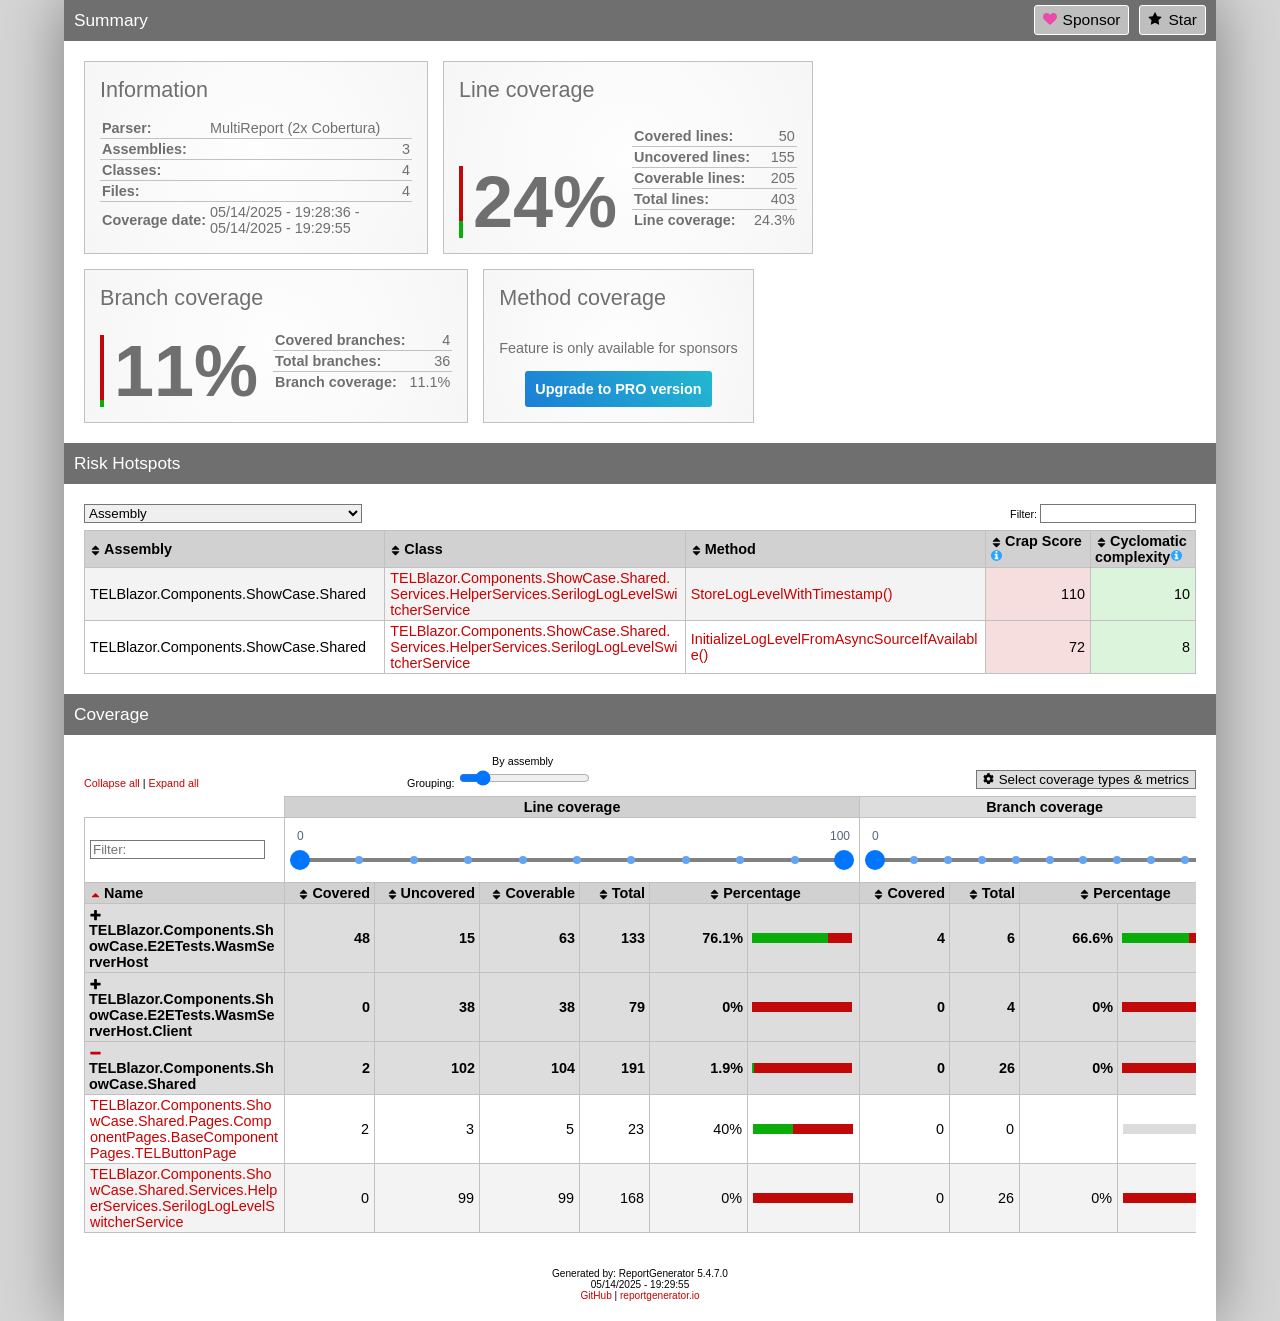
==== commit 9742f986: "Deploying to gh-pages from @ TechnologyEnhancedLearning/TELBlazor-DevShowCase@fafdcbae1ae8ad80ae811a" ====
--- a/index.htm
+++ b/index.htm
@@ -33,7 +33,7 @@
 </tr>
 <tr>
 <th>Coverage date:</th>
-<td class="limit-width " title="05/14/2025 - 17:05:36 - 05/14/2025 - 17:06:54">05/14/2025 - 17:05:36 - 05/14/2025 - 17:06:54</td>
+<td class="limit-width " title="05/14/2025 - 19:28:36 - 05/14/2025 - 19:29:55">05/14/2025 - 19:28:36 - 05/14/2025 - 19:29:55</td>
 </tr>
 </table>
 </div>
@@ -167,7 +167,7 @@
 </table>
 </div>
 </coverage-info>
-<div class="footer">Generated by: ReportGenerator 5.4.7.0<br />05/14/2025 - 17:06:54<br /><a href="https://github.com/danielpalme/ReportGenerator">GitHub</a> | <a href="https://reportgenerator.io">reportgenerator.io</a></div></div></div>
+<div class="footer">Generated by: ReportGenerator 5.4.7.0<br />05/14/2025 - 19:29:55<br /><a href="https://github.com/danielpalme/ReportGenerator">GitHub</a> | <a href="https://reportgenerator.io">reportgenerator.io</a></div></div></div>
 <script type="text/javascript">
 /* <![CDATA[ */
 (function() {
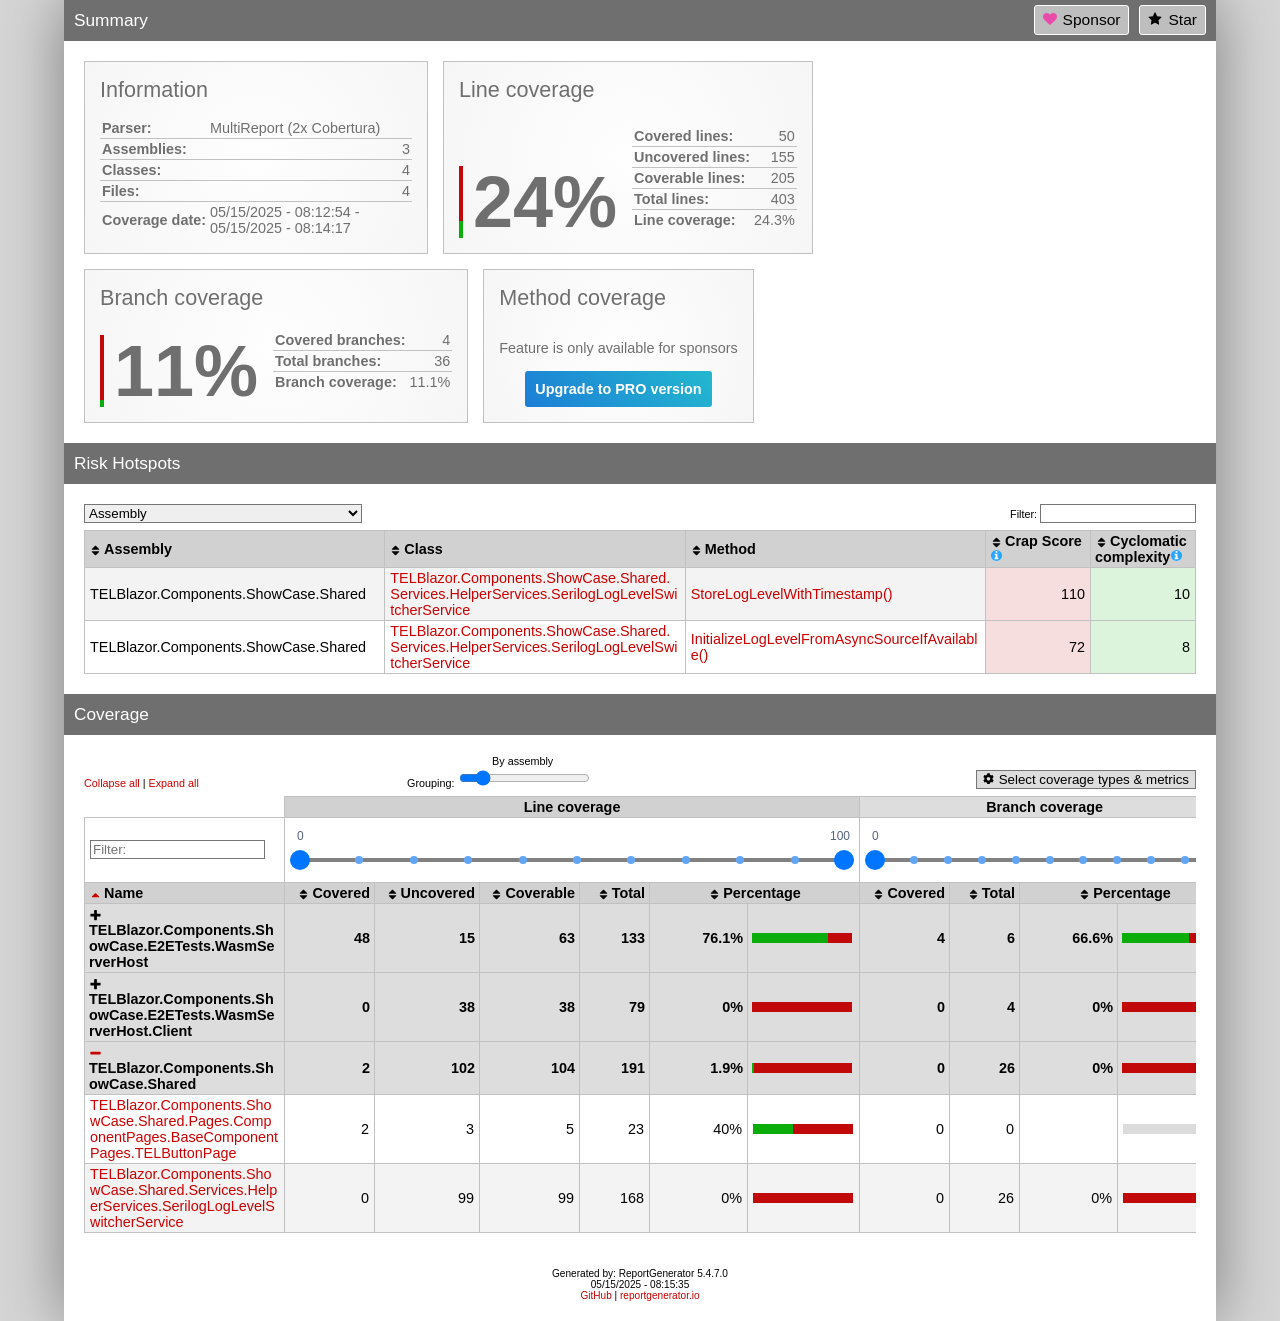
==== commit 0e50d0fc: "Deploying to gh-pages from @ TechnologyEnhancedLearning/TELBlazor-DevShowCase@fafdcbae1ae8ad80ae811a" ====
--- a/index.htm
+++ b/index.htm
@@ -33,7 +33,7 @@
 </tr>
 <tr>
 <th>Coverage date:</th>
-<td class="limit-width " title="05/14/2025 - 19:28:36 - 05/14/2025 - 19:29:55">05/14/2025 - 19:28:36 - 05/14/2025 - 19:29:55</td>
+<td class="limit-width " title="05/15/2025 - 08:12:54 - 05/15/2025 - 08:14:17">05/15/2025 - 08:12:54 - 05/15/2025 - 08:14:17</td>
 </tr>
 </table>
 </div>
@@ -167,7 +167,7 @@
 </table>
 </div>
 </coverage-info>
-<div class="footer">Generated by: ReportGenerator 5.4.7.0<br />05/14/2025 - 19:29:55<br /><a href="https://github.com/danielpalme/ReportGenerator">GitHub</a> | <a href="https://reportgenerator.io">reportgenerator.io</a></div></div></div>
+<div class="footer">Generated by: ReportGenerator 5.4.7.0<br />05/15/2025 - 08:15:35<br /><a href="https://github.com/danielpalme/ReportGenerator">GitHub</a> | <a href="https://reportgenerator.io">reportgenerator.io</a></div></div></div>
 <script type="text/javascript">
 /* <![CDATA[ */
 (function() {
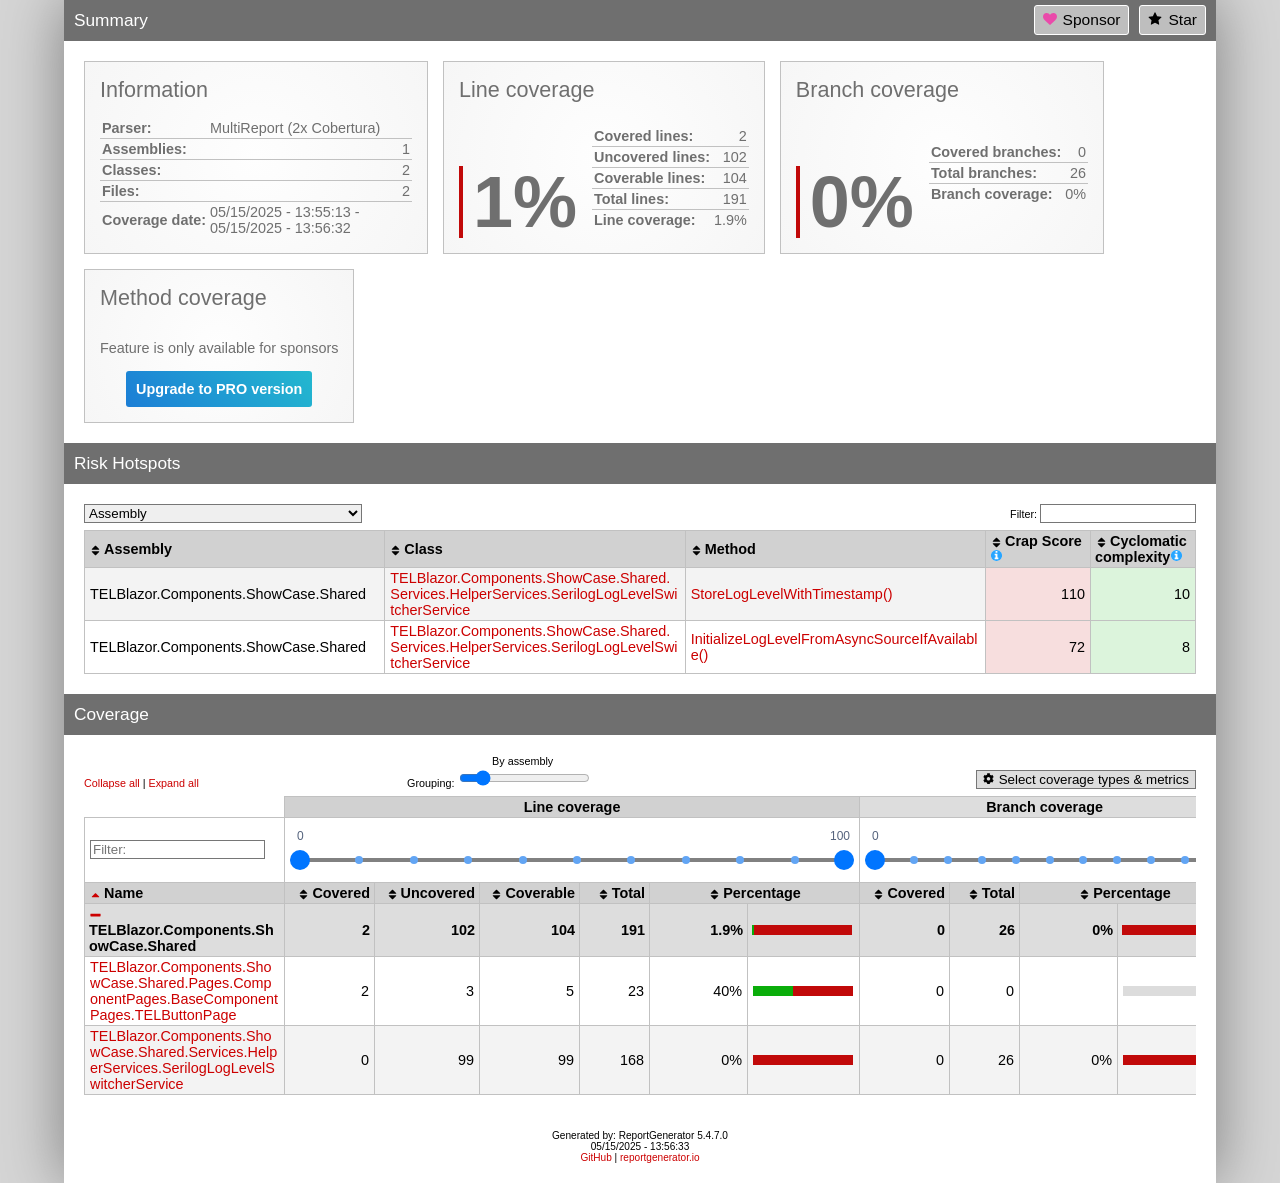
==== commit b91e163f: "Deploying to gh-pages from @ TechnologyEnhancedLearning/TELBlazor-DevShowCase@fafdcbae1ae8ad80ae811a" ====
--- a/index.htm
+++ b/index.htm
@@ -21,19 +21,19 @@
 </tr>
 <tr>
 <th>Assemblies:</th>
-<td class="limit-width right" title="3">3</td>
+<td class="limit-width right" title="1">1</td>
 </tr>
 <tr>
 <th>Classes:</th>
-<td class="limit-width right" title="4">4</td>
+<td class="limit-width right" title="2">2</td>
 </tr>
 <tr>
 <th>Files:</th>
-<td class="limit-width right" title="4">4</td>
+<td class="limit-width right" title="2">2</td>
 </tr>
 <tr>
 <th>Coverage date:</th>
-<td class="limit-width " title="05/15/2025 - 08:12:54 - 05/15/2025 - 08:14:17">05/15/2025 - 08:12:54 - 05/15/2025 - 08:14:17</td>
+<td class="limit-width " title="05/15/2025 - 13:55:13 - 05/15/2025 - 13:56:32">05/15/2025 - 13:55:13 - 05/15/2025 - 13:56:32</td>
 </tr>
 </table>
 </div>
@@ -42,28 +42,28 @@
 <div class="card">
 <div class="card-header">Line coverage</div>
 <div class="card-body">
-<div class="large cardpercentagebar cardpercentagebar76">24%</div>
+<div class="large cardpercentagebar cardpercentagebar98">1%</div>
 <div class="table">
 <table>
 <tr>
 <th>Covered lines:</th>
-<td class="limit-width right" title="50">50</td>
+<td class="limit-width right" title="2">2</td>
 </tr>
 <tr>
 <th>Uncovered lines:</th>
-<td class="limit-width right" title="155">155</td>
+<td class="limit-width right" title="102">102</td>
 </tr>
 <tr>
 <th>Coverable lines:</th>
-<td class="limit-width right" title="205">205</td>
+<td class="limit-width right" title="104">104</td>
 </tr>
 <tr>
 <th>Total lines:</th>
-<td class="limit-width right" title="403">403</td>
+<td class="limit-width right" title="191">191</td>
 </tr>
 <tr>
 <th>Line coverage:</th>
-<td class="limit-width right" title="50 of 205">24.3%</td>
+<td class="limit-width right" title="2 of 104">1.9%</td>
 </tr>
 </table>
 </div>
@@ -72,20 +72,20 @@
 <div class="card">
 <div class="card-header">Branch coverage</div>
 <div class="card-body">
-<div class="large cardpercentagebar cardpercentagebar89">11%</div>
+<div class="large cardpercentagebar cardpercentagebar100">0%</div>
 <div class="table">
 <table>
 <tr>
 <th>Covered branches:</th>
-<td class="limit-width right" title="4">4</td>
+<td class="limit-width right" title="0">0</td>
 </tr>
 <tr>
 <th>Total branches:</th>
-<td class="limit-width right" title="36">36</td>
+<td class="limit-width right" title="26">26</td>
 </tr>
 <tr>
 <th>Branch coverage:</th>
-<td class="limit-width right" title="4 of 36">11.1%</td>
+<td class="limit-width right" title="0 of 26">0%</td>
 </tr>
 </table>
 </div>
@@ -156,10 +156,6 @@
 <tr class="header"><th></th><th colspan="6" class="center">Line coverage</th><th colspan="4" class="center">Branch coverage</th></tr>
 <tr><th>Name</th><th class="right">Covered</th><th class="right">Uncovered</th><th class="right">Coverable</th><th class="right">Total</th><th class="center" colspan="2">Percentage</th><th class="right">Covered</th><th class="right">Total</th><th class="center" colspan="2">Percentage</th></tr></thead>
 <tbody>
-<tr><th>TELBlazor.Components.ShowCase.E2ETests.WasmServerHost</th><th class="right">48</th><th class="right">15</th><th class="right">63</th><th class="right">133</th><th title="48/63" class="right">76.1%</th><th><table class="coverage"><tr><td class="green covered76">&nbsp;</td><td class="red covered24">&nbsp;</td></tr></table></th><th class="right">4</th><th class="right">6</th><th class="right" title="4/6">66.6%</th><th><table class="coverage"><tr><td class="green covered67">&nbsp;</td><td class="red covered33">&nbsp;</td></tr></table></th></tr>
-<tr><td><a href="TELBlazor.Components.ShowCase.E2ETests.WasmServerHost_Program.html">Program</a></td><td class="right">48</td><td class="right">15</td><td class="right">63</td><td class="right">133</td><td title="48/63" class="right">76.1%</td><td><table class="coverage"><tr><td class="green covered76">&nbsp;</td><td class="red covered24">&nbsp;</td></tr></table></td><td class="right">4</td><td class="right">6</td><td class="right" title="4/6">66.6%</td><td><table class="coverage"><tr><td class="green covered67">&nbsp;</td><td class="red covered33">&nbsp;</td></tr></table></td></tr>
-<tr><th>TELBlazor.Components.ShowCase.E2ETests.WasmServerHost.Client</th><th class="right">0</th><th class="right">38</th><th class="right">38</th><th class="right">79</th><th title="0/38" class="right">0%</th><th><table class="coverage"><tr><td class="red covered100">&nbsp;</td></tr></table></th><th class="right">0</th><th class="right">4</th><th class="right" title="0/4">0%</th><th><table class="coverage"><tr><td class="red covered100">&nbsp;</td></tr></table></th></tr>
-<tr><td><a href="TELBlazor.Components.ShowCase.E2ETests.WasmServerHost.Client_Program.html">Program</a></td><td class="right">0</td><td class="right">38</td><td class="right">38</td><td class="right">79</td><td title="0/38" class="right">0%</td><td><table class="coverage"><tr><td class="red covered100">&nbsp;</td></tr></table></td><td class="right">0</td><td class="right">4</td><td class="right" title="0/4">0%</td><td><table class="coverage"><tr><td class="red covered100">&nbsp;</td></tr></table></td></tr>
 <tr><th>TELBlazor.Components.ShowCase.Shared</th><th class="right">2</th><th class="right">102</th><th class="right">104</th><th class="right">191</th><th title="2/104" class="right">1.9%</th><th><table class="coverage"><tr><td class="green covered2">&nbsp;</td><td class="red covered98">&nbsp;</td></tr></table></th><th class="right">0</th><th class="right">26</th><th class="right" title="0/26">0%</th><th><table class="coverage"><tr><td class="red covered100">&nbsp;</td></tr></table></th></tr>
 <tr><td><a href="TELBlazor.Components.ShowCase.Shared_TELButtonPage.html">TELBlazor.Components.ShowCase.Shared.Pages.ComponentPages.BaseComponentPages.TELButtonPage</a></td><td class="right">2</td><td class="right">3</td><td class="right">5</td><td class="right">23</td><td title="2/5" class="right">40%</td><td><table class="coverage"><tr><td class="green covered40">&nbsp;</td><td class="red covered60">&nbsp;</td></tr></table></td><td class="right">0</td><td class="right">0</td><td class="right" title="-"></td><td><table class="coverage"><tr><td class="gray covered100">&nbsp;</td></tr></table></td></tr>
 <tr><td><a href="TELBlazor.Components.ShowCase.Shared_SerilogLogLevelSwitcherService.html">TELBlazor.Components.ShowCase.Shared.Services.HelperServices.SerilogLogLevelSwitcherService</a></td><td class="right">0</td><td class="right">99</td><td class="right">99</td><td class="right">168</td><td title="0/99" class="right">0%</td><td><table class="coverage"><tr><td class="red covered100">&nbsp;</td></tr></table></td><td class="right">0</td><td class="right">26</td><td class="right" title="0/26">0%</td><td><table class="coverage"><tr><td class="red covered100">&nbsp;</td></tr></table></td></tr>
@@ -167,7 +163,7 @@
 </table>
 </div>
 </coverage-info>
-<div class="footer">Generated by: ReportGenerator 5.4.7.0<br />05/15/2025 - 08:15:35<br /><a href="https://github.com/danielpalme/ReportGenerator">GitHub</a> | <a href="https://reportgenerator.io">reportgenerator.io</a></div></div></div>
+<div class="footer">Generated by: ReportGenerator 5.4.7.0<br />05/15/2025 - 13:56:33<br /><a href="https://github.com/danielpalme/ReportGenerator">GitHub</a> | <a href="https://reportgenerator.io">reportgenerator.io</a></div></div></div>
 <script type="text/javascript">
 /* <![CDATA[ */
 (function() {
